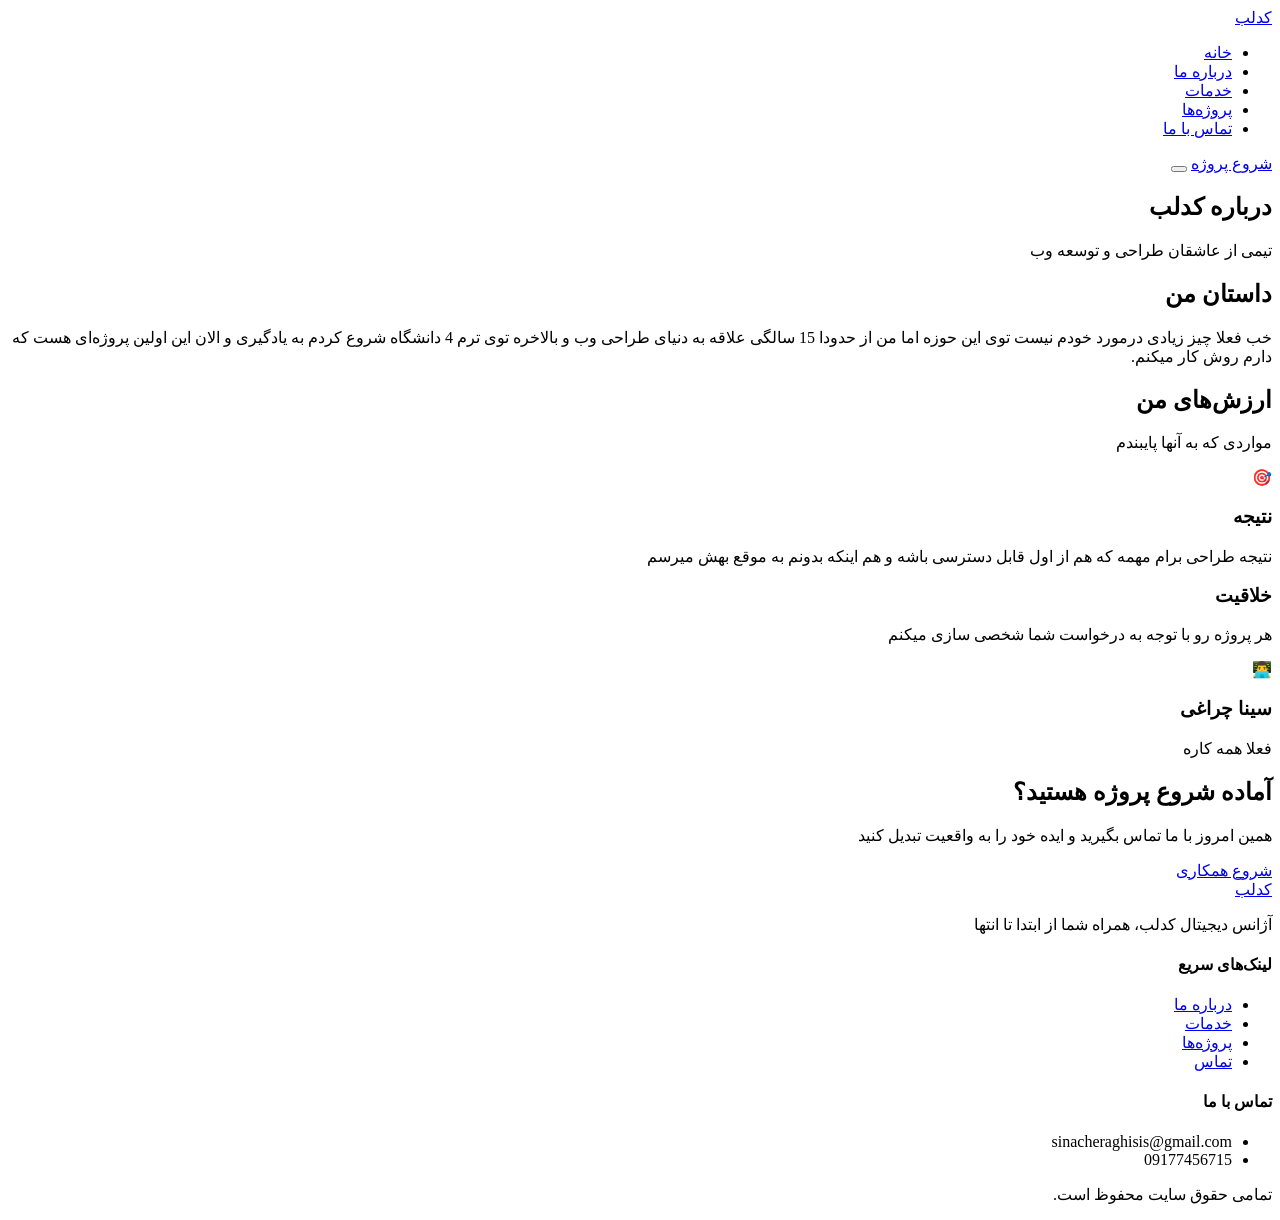
==== about.html @ 61788967 "Add files via upload" ====
<!DOCTYPE html>
<html lang="fa" dir="rtl">
<head>
    <meta charset="utf-8">
    <title>درباره ما | کدلب</title>
    <meta name="description" content="درباره کدلب، تیم و ارزش‌های ما">
    <meta name="viewport" content="width=device-width, initial-scale=1">
    <link href="https://fonts.googleapis.com/css2?family=Vazirmatn:wght@400;500;700&display=swap" rel="stylesheet">
    <link rel="stylesheet" href="css/style.css">
</head>
<body>
    <header class="site-header">
        <div class="container">
            <a href="index.html" class="logo">کدلب</a>
            <nav class="main-nav">  
                <ul>
                    <li><a href="index.html">خانه</a></li>
                    <li><a href="about.html" class="active">درباره ما</a></li>
                    <li><a href="services.html">خدمات</a></li>
                    <li><a href="portfolio.html">پروژه‌ها</a></li>
                    <li><a href="contact.html">تماس با ما</a></li>
                </ul>
            </nav>
            <a href="contact.html" class="btn-cta">شروع پروژه</a>
            <button class="menu-toggle" aria-label="باز کردن منو"></button>
            <span></span>
            <span></span>
            <span></span>
        </div>
    </header>

    <section class="page-hero">
        <div class="container">
            <h1 class="page-title">درباره کدلب</h1>
            <p class="page-subtitle">
                تیمی از عاشقان طراحی و توسعه وب
            </p>
        </div>
    </section>

    <section class="about-story">
        <div class="container">
            <div class="story-content">
                <h2 class="section-title">داستان من</h2>
                <p>
                    خب فعلا چیز زیادی درمورد خودم نیست توی این حوزه اما من از حدودا 15 سالگی علاقه به دنیای  طراحی وب و بالاخره توی ترم 4 دانشگاه شروع کردم به یادگیری و الان این اولین پروژه‌ای هست که دارم روش کار میکنم.
                </p>
            </div>
        </div>
    </section>

    <section class="values">
        <div class="container">
            <div class="section-header">
                <h2 class="section-title">ارزش‌های من</h2>
                <p class="section-subtitle">مواردی که به آنها پایبندم</p>
            </div>

            <div class="values-grid">
                <div class="value-card">
                    <div class="value-icon">🎯</div>
                    <h3 class="title">نتیجه</h3>
                    <p class="value-desc">
                        نتیجه طراحی برام مهمه که هم از اول قابل دسترسی باشه و هم اینکه بدونم به موقع بهش میرسم
                    </p>
                </div>

                <div class="value-card">
                    <div class="value-icon">
                        <h3 class="value-title">خلاقیت</h3>
                        <p class="value-desc">
                            هر پروژه رو با توجه به درخواست شما شخصی سازی میکنم
                        </p>
                    </div>
                    
                </div>

            </div>
        </div>
    </section>

    <section class="team-grid">
        <div class="team-member">
            <div class="member-avatar">👨‍💻</div>
            <h3 class="member-name">سینا چراغی</h3>
            <p class="member-role">فعلا همه کاره</p>
        </div>
    </section>

    <section class="cta-final">
        <div class="container">
            <h2 class="cta-title">آماده شروع پروژه هستید؟</h2>
            <p class="cta-subtitle">
                همین امروز با ما تماس بگیرید و ایده خود را به واقعیت تبدیل کنید
            </p>
            <a href="contact.html" class="btn btn-primary btn-lg">شروع همکاری</a>
        </div>
    </section>

    <footer class="site-footer">
        <div class="container">
            <div class="footer-grid">
                <div class="footer-brand">
                    <a href="index.html" class="logo">کدلب</a>
                    <p class="footer-desc">
                        آژانس دیجیتال کدلب، همراه شما از ابتدا تا انتها
                    </p>
                </div>
                <div class="footer-col">
                    <h4>لینک‌های سریع</h4>
                    <ul>
                        <li><a href="about.html">درباره ما</a></li>
                        <li><a href="services.html">خدمات</a></li>
                        <li><a href="portfolio.html">پروژه‌ها</a></li>
                        <li><a href="contact.html">تماس</a></li>
                    </ul>
                </div>
                <div class="footer-col">
                    <h4>تماس با ما</h4>
                    <ul>
                        <li>sinacheraghisis@gmail.com</li>
                        <li>09177456715</li>
                    </ul>
                </div>
            </div>
            <div class="footer-bottom">
                <p>تمامی حقوق سایت محفوظ است.</p>
            </div>
        </div>
    </footer>

    <script src="js/main.js"></script>
</body>
</html>
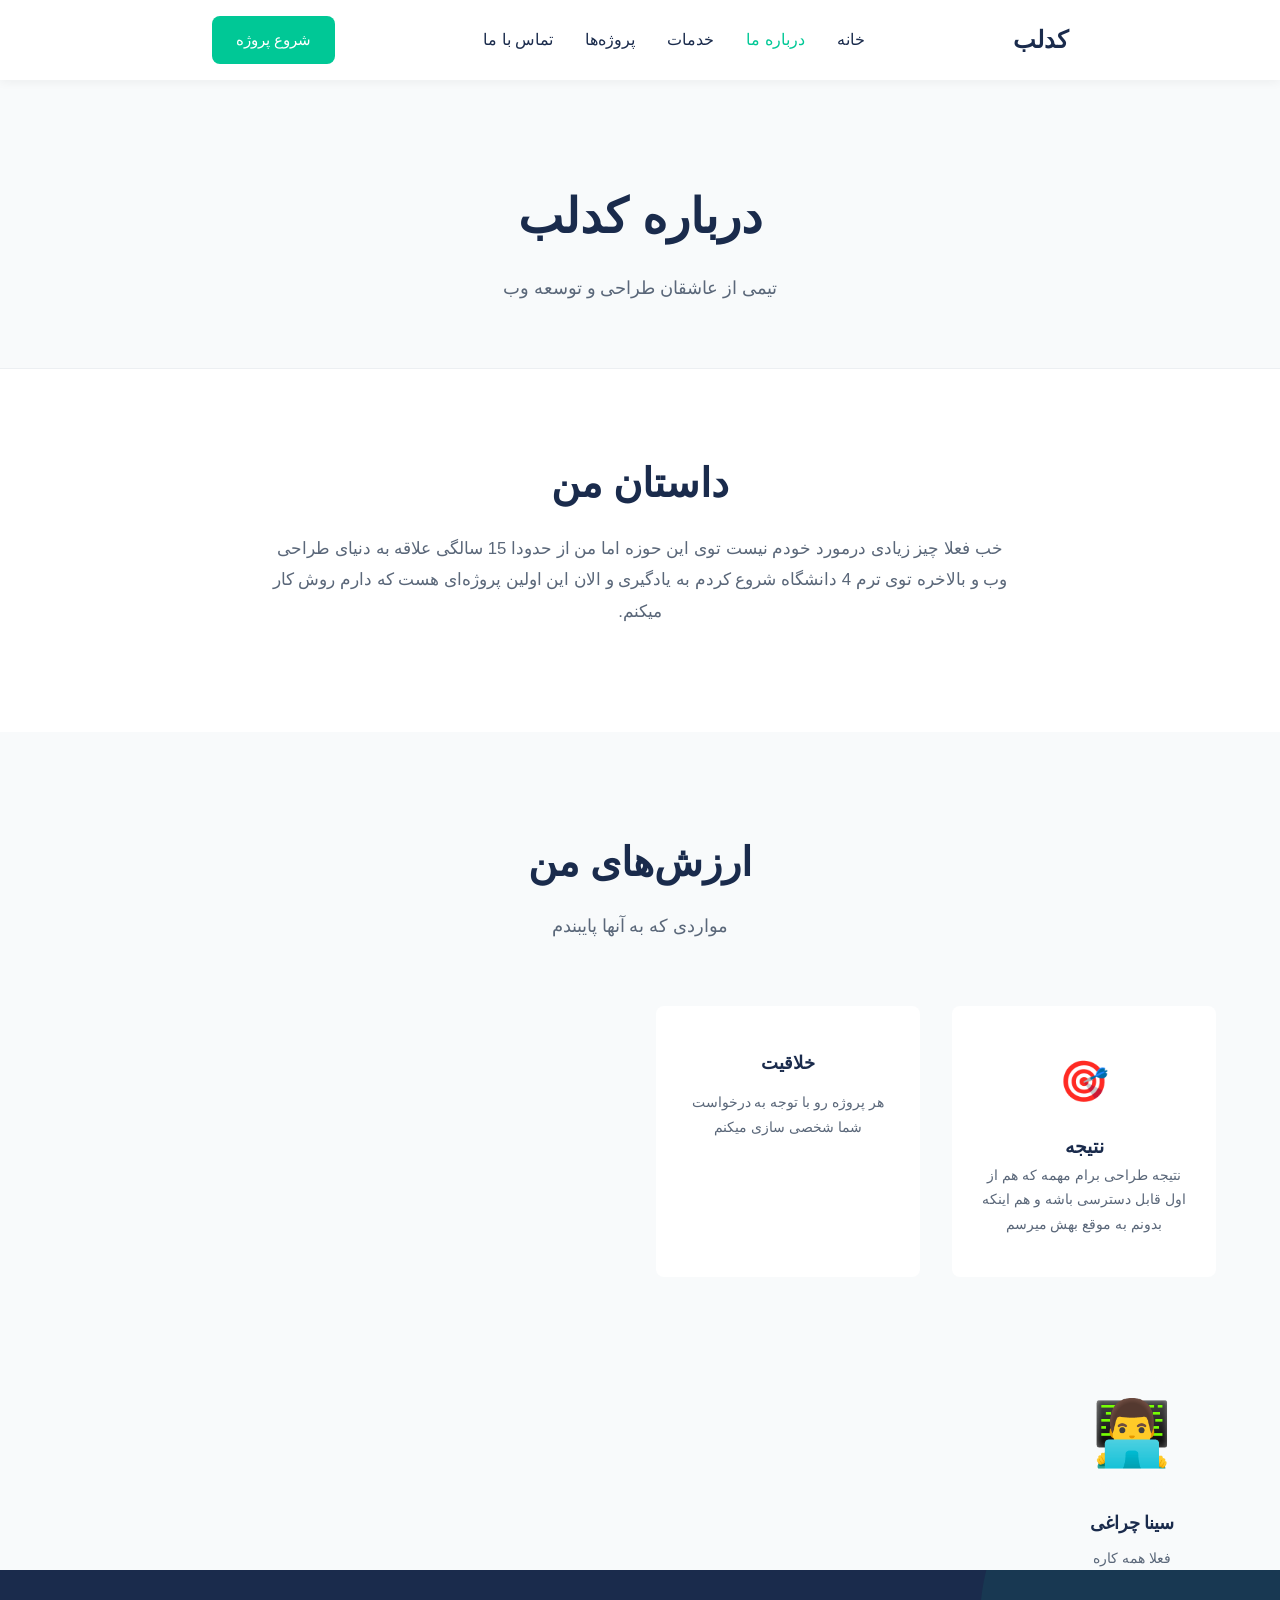
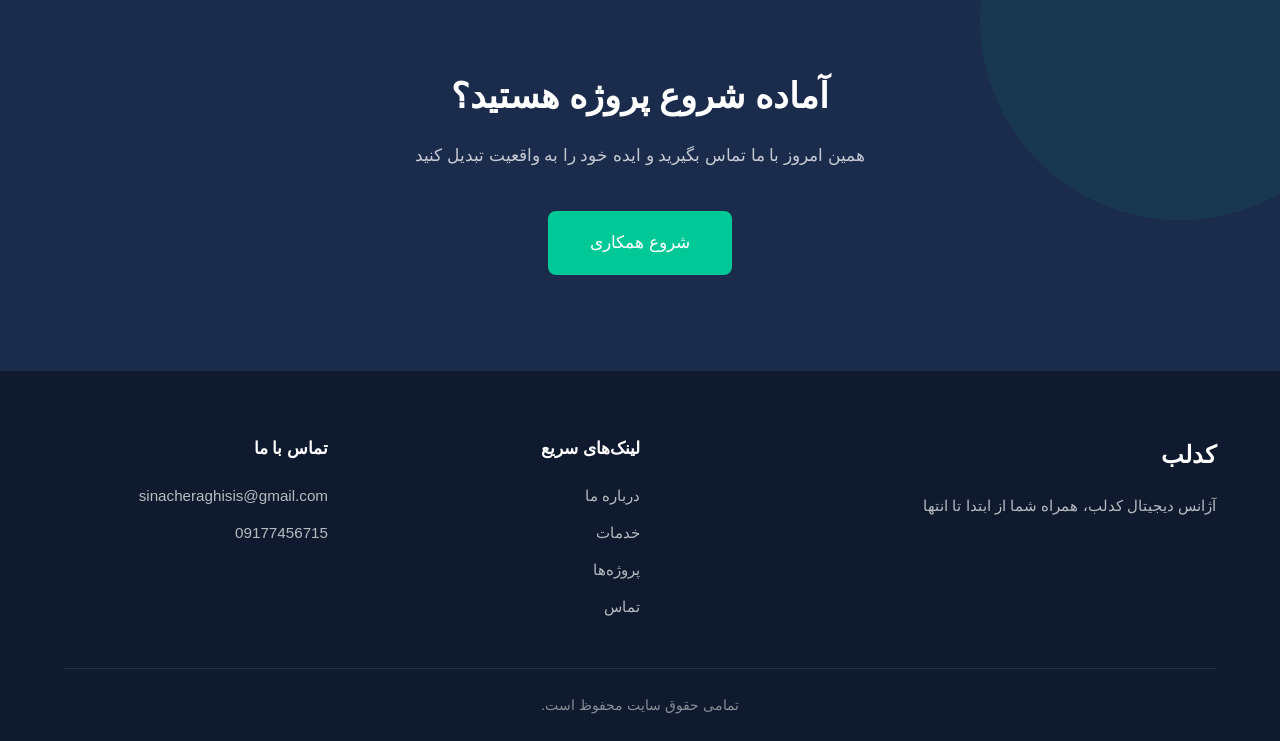
==== commit f929f442: "Update about.html" ====
--- a/about.html
+++ b/about.html
@@ -6,7 +6,7 @@
     <meta name="description" content="درباره کدلب، تیم و ارزش‌های ما">
     <meta name="viewport" content="width=device-width, initial-scale=1">
     <link href="https://fonts.googleapis.com/css2?family=Vazirmatn:wght@400;500;700&display=swap" rel="stylesheet">
-    <link rel="stylesheet" href="css/style.css">
+    <link rel="stylesheet" href="CSS/Style.css">
 </head>
 <body>
     <header class="site-header">
--- a/CSS/Style.css
+++ b/CSS/Style.css
@@ -0,0 +1,1071 @@
+:root {
+  --color-primary: #00C896;
+  --color-dark: #1A2B4C;
+  --color-light: #F8FAFB;
+  --color-accent: #FFD166;
+  --font-main: 'Vazirmatn', sans-serif;
+  --header-height: 80px;
+  --radius: 8px;
+  --transition: 0.3s ease;
+}
+
+html{
+    scroll-behavior: smooth;
+}
+
+* {
+  margin: 0;
+  padding: 0;
+  box-sizing: border-box;
+}
+
+body {
+    font-family: var(--font-main);
+    color: var(--color-dark);
+    background: var(--color-light);
+    direction: rtl;
+    line-height: 1.7;
+    padding-top: var(--header-height);
+}
+
+a {
+    text-decoration: none;
+    color: inherit;
+}
+
+ul{
+    list-style: none;
+}
+
+img{
+    max-width: 100%;
+    height: auto;
+    display: block;
+}
+
+.container {
+    max-width: 1200px;
+    margin:0 auto;
+    padding: 0 1.5rem;
+}
+
+.site-header{
+    position: fixed;
+    top: 0;
+    right: 0;
+    left: 0;
+    height: var(--header-height);
+    background: #fff;
+    box-shadow: 0 2px 10px rgba(0, 0, 0, 0.05);
+    z-index: 1000;
+}
+
+.site-header .container{
+    height: 100%;
+    display: flex;
+    align-items: center;
+    justify-content: space-between;
+}
+
+.logo{
+    font-size: 1.5rem;
+    font-weight: 700;
+    color: var(--color-dark);
+    transition: color var(--transition);
+    margin: auto;
+}
+
+.logo:hover{
+    color: var(--color-primary);
+}
+
+.main-nav ul{
+    display: flex;
+    gap: 2rem;
+}
+
+.main-nav a{
+    color: var(--color-dark);
+    font-weight: 500;
+    padding: 0.5rem 0;
+    position: relative;
+    transition: color var(--transition);
+}
+
+.main-nav a:hover{
+    color: var(--color-primary);
+}
+
+.main-nav a::after{
+    content: '';
+    position: absolute;
+    bottom: 0;
+    right: 0;
+    width: 0;
+    height: 2px;
+    background: var(--color-primary);
+    transition: width var(--transition);
+}
+.main-nav a:hover::after{
+    width: 100%;
+}
+.main-nav a.active {
+    color: var(--color-primary);
+}
+
+.btn-cta {
+    background: var(--color-primary);
+    color: #fff;
+    padding: 0.7rem 1.5rem;
+    border-radius: var(--radius);
+    font-weight: 500;
+    font-size: 0.95rem;
+    transition: all var(--transition);
+    margin: auto;
+}
+
+.btn-cta:hover{
+    background: var(--color-dark);
+    transform: translateY(-2px);
+    box-shadow: 0 6px 15px rgba(0, 200, 150, 0.25);
+}
+
+.menu-toggle {
+    display: none;
+    background: none;
+    border: none;
+    cursor: pointer;
+    flex-direction: column;
+    gap: 5px;
+    padding: 0.5rem;
+}
+
+.menu-toggle span{
+    display: block;
+    width: 25px;
+    height: 3px;
+    background: var(--color-dark);
+    border-radius: 2px;
+    transition: var(--transition);
+}
+
+.hero{
+    padding: 8rem 0 6rem;
+    text-align: center;
+    background: var(--color-light);
+}
+
+.hero-title{
+    font-size: 3.5rem;
+    font-weight: 700;
+    line-height: 1.3;
+    color: var(--color-dark);
+    margin-bottom: 1.5rem;
+    letter-spacing: -0.5px;
+}
+
+.hero-title .highlight{
+    color: var(--color-primary);
+}
+
+.hero-subtitle{
+    font-size: 1.15rem;
+    color: #5a6779;
+    max-width: 600px;
+    margin: 0 auto 2.5rem;
+    line-height: 1.9;
+}
+
+.btn{
+    display: inline-block;
+    padding: 0.9rem 2rem;
+    border-radius: var(--radius);
+    border: 2px solid transparent;
+    font-weight: 500;
+    font-size: 1rem;
+    transition: all var(--transition);
+    cursor: pointer;
+}
+
+.hero-buttons {
+  display: flex;
+  gap: 1rem;
+  justify-content: center;
+  flex-wrap: wrap;
+}
+
+.btn-primary{
+    background: var(--color-primary);
+    color: #fff;
+}
+
+.btn-primary:hover{
+    background: var(--color-dark);
+    transform: translateY(-2px);
+    box-shadow: 0 10px 25px rgba(0, 200, 150, 0.3);
+}
+
+.btn-outline{
+    background: transparent;
+    color: var(--color-dark);
+    border: 2px solid var(--color-dark);
+}
+
+.btn-outline:hover{
+    background: var(--color-dark);
+    color: #fff;
+    transform: translateY(-2px);
+}
+
+
+.services{
+    padding: 6rem 0;
+    background: #fff;
+}
+
+.section-header{
+    text-align: center;
+    margin-bottom: 4rem;
+}
+
+.section-title{
+    font-size: 2.5rem;
+    font-weight: 700;
+    color: var(--color-dark);
+    margin-bottom: 1rem;
+}
+
+.section-subtitle{
+    font-size: 1.1rem;
+    color: #5a6779;
+    max-width: 550px;
+    margin: 0 auto;
+}
+
+.services-grid{
+    display: grid;
+    grid-template-columns: repeat(3, 1fr);
+    gap: 2rem;
+}
+
+.service-card{
+    background: var(--color-light);
+    padding: 2.5rem 2rem;
+    border-radius: var(--radius);
+    text-align: center;
+    transition: all var(--transition);
+    border: 1px solid transparent;
+}
+
+.service-card:hover {
+    transform: translateY(-6px);
+    box-shadow: 0 15px 40px rgba(26, 43, 76, 0.08);
+    border-color: var(--color-primary);
+}
+
+.service-title{
+    font-size: 1.3rem;
+    font-weight: 600;
+    color: var(--color-dark);
+    margin-bottom: 1rem;
+}
+
+.service-desc{
+    font-size: 0.95rem;
+    color: #5a6779;
+    line-height: 1.8;
+}
+
+.why-us{
+    padding: 6rem 0;
+    background: var(--color-light);
+}
+
+.why-grid{
+    display: grid;
+    grid-template-columns: repeat(2, 1fr);
+    gap: 3rem 4rem;
+}
+
+.why-item{
+    text-align: right;
+    padding-right: 1.5rem;
+    border-right: 2px solid var(--color-primary);
+}
+
+.why-number{
+    display: block;
+    font-size: 1.6rem;
+    font-weight: 700;
+    color: var(--color-primary);
+    margin-bottom: 0.75rem;
+    font-family: 'Vazirmatn', sans-serif;
+    opacity: 0.85;
+}
+
+.why-title{
+    font-size: 1.25rem;
+    font-weight: 600;
+    color: var(--color-dark);
+    margin-bottom: 0.6rem;
+}
+
+.why-desc{
+    font-size: 0.95rem;
+    color: #5a6779;
+    line-height: 1.85;
+}
+
+.cta-final{
+    padding: 6rem 0;
+    background: var(--color-dark);
+    text-align: center;
+    position: relative;
+    overflow: hidden;
+}
+
+.cta-final::before{
+    content: '';
+    position: absolute;
+    width: 400px;
+    height: 400px;
+    border-radius: 50%;
+    background: var(--color-primary);
+    opacity: 0.08;
+    top: -150px;
+    right: -100px;
+}
+
+.cta-title{
+    font-size: 2.2rem;
+    font-weight: 700;
+    color: #fff;
+    margin-bottom: 1rem;
+    position: relative;
+}
+
+.cta-subtitle{
+    font-size: 1.05rem;
+    color:  rgba(255, 255, 255, 0.75);
+    margin-bottom: 2.5rem;
+    max-width: 500px;   
+    margin-left: auto;
+    margin-right: auto;
+    position: relative;
+}
+
+.btn-lg{
+    padding: 1rem 2.5rem;
+    font-size: 1.05rem;
+    position: relative;
+}
+
+.site-footer{
+    background: #0f1a2e;
+    color: rgba(255, 255, 255, 0.7);
+    padding: 4rem 0 1.5rem;
+}
+
+.footer-grid{
+    display: grid;
+    grid-template-columns: 2fr 1fr 1fr;
+    gap: 3rem;
+    padding-bottom: 3rem;
+    border-bottom: 1px solid rgba(255, 255, 255, 0.1);
+}
+
+.footer-brand .logo{
+    color: #fff;
+    display: inline-block;
+    margin-bottom: 1rem;
+}
+
+.footer-brand .logo:hover{
+    color: var(--color-primary);
+}
+
+.footer-desc{
+    font-size: 0.95rem;
+    line-height: 1.8;
+    max-width: 320px;
+}
+
+.footer-col h4{
+    color: #fff;
+    font-size: 1.05rem;
+    font-weight: 600;
+    margin-bottom: 1.2rem;
+}
+
+.footer-col ul{
+    display: flex;
+    flex-direction: column;
+    gap: 0.7rem;
+}
+
+.footer-col a{
+    color: rgba(255, 255, 255, 0.7);
+    font-size: 0.95rem;
+    transition: color var(--transition);
+}
+
+.footer-col a:hover{
+    color: var(--color-primary);
+}
+
+.footer-col li{
+    font-size: 0.95rem;
+}
+
+.footer-bottom{
+    text-align: center;
+    padding-top: 1.5rem;
+    font-size: 0.9rem;
+    color: rgba(255, 255, 255, 0.5);
+}
+
+.page-hero{
+    padding: 6rem 0 4rem;
+    text-align: center;
+    background: var(--color-light);
+    border-bottom: 1px solid rgba(26, 43, 76, 0.05);
+}
+
+.page-title{
+    font-size: 3rem;
+    font-weight: 700;
+    color: var(--color-dark);
+    margin-bottom: 1rem;
+}
+
+.page-subtitle{
+    font-size: 1.1rem;
+    color: #5a6779;
+    max-width: 600px;
+    margin: 0 auto;
+}
+
+.about-story{
+    padding: 5rem 0;
+    background: #fff;
+}
+
+.story-content{
+    max-width: 750px;
+    margin: 0 auto;
+    text-align: center;
+}
+
+.story-content p{
+    font-size: 1.05rem;
+    color: #5a6779;
+    line-height: 1.9;
+    margin-bottom: 1.5rem;
+}
+
+.values{
+    padding: 6rem 0;
+    background: var(--color-light);
+}
+
+.values-grid{
+    display: grid;
+    grid-template-columns: repeat(4, 1fr);
+    gap: 2rem;
+}
+
+.value-card{
+    background: #fff;
+    padding: 2.5rem 1.5rem;
+    border-radius: var(--radius);
+    text-align: center;
+    transition: all var(--transition);
+    border: 1px solid transparent;
+}
+
+.value-card:hover{
+    transform: translateY(-4px);
+    box-shadow: 0 10px 30px rgba(26, 43, 76, 0.06);
+    border-color: var(--color-primary);
+}
+
+.value-icon{
+    font-size: 2.5rem;
+    margin-bottom: 1rem;
+}
+
+.value-title{
+    font-size: 1.15rem;
+    font-weight: 600;
+    color: var(--color-dark);
+    margin-bottom: 0.75rem;
+}
+
+.value-desc{
+    font-size: 0.9rem;
+    color: #5a6779;
+    line-height: 1.7;
+}
+
+.team{
+    padding: 6rem 0;
+    background: #fff;
+}
+
+.team-grid{
+    display: grid;
+    grid-template-columns: repeat(4, 1fr);
+    gap: 2rem;
+}
+
+.team-member{
+    text-align: center;
+}
+
+.member-avatar{
+    font-size: 4rem;
+    margin-bottom: 1rem;
+    background: var(--color-light);
+    width: 120px;
+    height: 120px;
+    border-radius: 50%;
+    display: flex;
+    align-items: center;
+    justify-content: center;
+    margin: 0 auto 1rem;
+}
+
+.member-name{
+    font-size: 1.1rem;
+    font-weight: 600;
+    color: var(--color-dark);
+    margin-bottom: 0.4rem;
+}
+
+.member-role{
+    font-size: 0.9rem;
+    color: #5a6779;
+}
+
+.portfolio{
+  padding: 5rem 0;
+  background: #fff;
+}
+
+.portfolio-grid{
+  display: grid;
+  grid-template-columns: repeat(auto-fit, minmax(300px, 380px));
+  gap: 2rem;
+  justify-content: center;
+}
+
+.project-card{
+  background: #fff;
+  border-radius: var(--radius);
+  overflow: hidden;
+  border: 1px solid rgba(26, 43, 76, 0.08);
+  transition: all var(--transition);
+  display: flex;
+  flex-direction: column;
+}
+
+.project-card:hover{
+  transform: translateY(-6px);
+  box-shadow: 0 20px 40px rgba(26, 43, 76, 0.1);
+  border-color: var(--color-primary);
+}
+
+.project-image{
+  height: 200px;
+  display: flex;
+  align-items: center;
+  justify-content: center;
+}
+
+.project-emoji{
+  font-size: 3.5rem;
+  filter: drop-shadow(0 4px 12px rgba(0, 0, 0, 0.15));
+}
+
+.project-content{
+  padding: 1.75rem;
+  display: flex;
+  flex-direction: column;
+  flex: 1;
+}
+
+.project-title{
+  font-size: 1.2rem;
+  font-weight: 600;
+  color: var(--color-dark);
+  margin-bottom: 0.75rem;
+}
+
+.project-desc{
+  font-size: 0.9rem;
+  color: #5a6779;
+  line-height: 1.8;
+  margin-bottom: 1.25rem;
+  flex: 1;
+}
+
+.project-tags{
+  display: flex;
+  flex-wrap: wrap;
+  gap: 0.5rem;
+  margin-bottom: 1.25rem;
+}
+
+.tag{
+  background: var(--color-light);
+  color: var(--color-dark);
+  font-size: 0.8rem;
+  padding: 0.3rem 0.75rem;
+  border-radius: 999px;
+  font-weight: 500;
+}
+
+.project-link{
+  color: var(--color-primary);
+  font-weight: 600;
+  font-size: 0.95rem;
+  transition: letter-spacing var(--transition);
+  display: inline-block;
+}
+
+.project-link:hover{
+  letter-spacing: 0.5px;
+}
+
+.project-link-disabled{
+  color: #a0a8b8;
+  cursor: not-allowed;
+  font-weight: 500;
+}
+
+.contact-section{
+    padding: 5rem 0;
+    background: #fff;
+}
+
+.contact-wrapper{
+    display: grid;
+    grid-template-columns: 1fr 1fr;
+    gap: 4rem;
+    align-items: start;
+}
+
+.contact-info .section-title{
+    text-align: right;
+    margin-bottom: 1.5rem;
+}
+
+.contact-text{
+    font-size: 1rem;
+    color: #5a6779;
+    line-height: 1.9;
+    margin-bottom: 2.5rem;
+}
+
+.info-item{
+    display: flex;
+    align-items: flex-start;
+    gap: 1rem;
+    margin-bottom: 1.5rem;
+}
+
+.info-icon{
+    font-size: 1.5rem;
+    background: var(--color-light);
+    width: 50px;
+    height: 50px;
+    display: flex;
+    align-items: center;
+    justify-content: center;
+    border-radius: 12px;
+    flex-shrink: 0;
+}
+
+.info-item h4{
+    font-size: 1rem;
+    font-weight: 600;
+    color: var(--color-dark);
+    margin-bottom: 0.3rem;
+}
+
+.info-item p{
+    font-size: 0.95rem;
+    color: #5a6779;
+}
+
+.contact-form-wrapper{
+    background: var(--color-light);
+    padding: 3rem;
+    border-radius: var(--radius);
+    border: 1px solid rgba(26, 43, 76, 0.05);
+}
+
+.form-group{
+    margin-bottom: 1.5rem;
+}
+
+.form-group label{
+    display: block;
+    font-size: 0.95rem;
+    font-weight: 500;
+    color: var(--color-dark);
+    margin-bottom: 0.6rem;
+}
+
+.form-input{
+    width: 100%;
+    padding: 0.9rem 1rem;
+    font-family: var(--font-main);
+    font-size: 1rem;
+    color: var(--color-dark);
+    background: #fff;
+    border: 2px solid transparent;
+    border-radius: var(--radius);
+    transition: all var(--transition);
+    outline: none;   
+}
+
+.form-input:focus{
+    border-color: var(--color-primary);
+    box-shadow: 0 0 0 4px rgba(0, 200, 150, 0.1);
+}
+
+.form-input ::placeholder{
+    color: #a0a8b8;
+}
+
+textarea.form-input{
+    resize: vertical;
+    min-height: 120px;
+}
+
+.contact-form .btn{
+    width: 100%;
+}
+
+.form-message{
+    display: none;
+    margin-top: 1.5rem;
+    padding: 1rem;
+    border-radius: var(--radius);
+    font-size: 0.95rem;
+    text-align: center;
+    font-weight: 500;
+}
+
+.form-message.success{
+    background: rgba(0, 200, 150, 0.1);
+    color: var(--color-primary);
+    border: 1px solid var(--color-primary);
+}
+
+.form-message.error{
+    background: rgba(255, 107, 107, 0.1);
+    color: #ff4757;
+    border: 1px solid #ff4757;
+}
+
+.services-detail{
+  padding: 6rem 0;
+  background: #fff;
+}
+
+.service-row{
+  display: grid;
+  grid-template-columns: 1fr 1fr;
+  gap: 4rem;
+  align-items: center;
+  margin-bottom: 6rem;
+}
+
+.service-row:last-child{
+  margin-bottom: 0;
+}
+
+.service-row.reverse{
+  direction: ltr; 
+}
+
+.service-row.reverse .service-text{
+  direction: rtl; 
+}
+
+.service-visual{
+  height: 350px;
+  border-radius: var(--radius);
+  display: flex;
+  align-items: center;
+  justify-content: center;
+  box-shadow: 0 20px 40px rgba(26, 43, 76, 0.1);
+}
+
+.service-visual span{
+  font-size: 6rem;
+  filter: drop-shadow(0 8px 16px rgba(0, 0, 0, 0.2));
+}
+
+.service-text .service-row-title{
+  font-size: 2.2rem;
+  font-weight: 700;
+  color: var(--color-dark);
+  margin-bottom: 1.5rem;
+}
+
+.service-row-desc{
+  font-size: 1.05rem;
+  color: #5a6779;
+  line-height: 1.9;
+  margin-bottom: 2rem;
+}
+
+.service-features{
+  list-style: none;
+}
+
+.service-features li{
+  position: relative;
+  padding-right: 1.8rem;
+  margin-bottom: 1rem;
+  font-size: 1rem;
+  color: var(--color-dark);
+  font-weight: 500;
+}
+
+
+.service-features li::before{
+  content: '✓';
+  position: absolute;
+  right: 0;
+  top: 0;
+  color: var(--color-primary);
+  font-weight: bold;
+  font-size: 1.2rem;
+}
+
+
+
+
+
+
+
+
+
+
+
+
+
+
+
+
+
+
+
+
+
+
+
+
+
+
+
+
+
+
+
+
+
+
+
+
+
+
+
+
+
+@media (max-width: 768px){
+    .hero{
+        padding: 5rem 0 4rem;
+    }
+    .hero-title{
+        font-size: 2.2rem;
+    }
+    .hero-subtitle{
+        font-size: 1rem;
+    }
+    .hero-buttons{
+        flex-direction: column;
+        align-items: center;
+    }
+    .btn{
+        width: 100%;
+        max-width: 280px;
+    }
+      .section-title{
+    font-size: 1.9rem;
+  }
+
+  .services{
+    padding: 4rem 0;
+  }
+
+  .services-grid{
+    grid-template-columns: 1fr;
+    gap: 1.5rem;
+  }
+    .why-us{
+    padding: 4rem 0;
+  }
+
+  .why-grid{
+    grid-template-columns: 1fr;
+    gap: 2rem;
+  }
+    .cta-final{
+    padding: 4rem 0;
+  }
+
+  .cta-title{
+    font-size: 1.6rem;
+  }
+
+  .footer-grid{
+    grid-template-columns: 1fr;
+    gap: 2rem;
+    text-align: center;
+  }
+
+  .footer-desc{
+    margin: 0 auto;
+  }
+    .page-title{
+    font-size: 2.2rem;
+  }
+
+  .values-grid{
+    grid-template-columns: repeat(2, 1fr);
+    gap: 1.5rem;
+  }
+
+  .team-grid{
+    grid-template-columns: repeat(2, 1fr);
+    gap: 2rem;
+  }
+    .portfolio{
+    padding: 3rem 0;
+  }
+
+  .portfolio-grid{
+    grid-template-columns: 1fr;
+    gap: 1.5rem;
+  }
+    .contact-section{
+    padding: 3rem 0;
+  }
+
+  .contact-wrapper{
+    grid-template-columns: 1fr;
+    gap: 3rem;
+  }
+
+  .contact-form-wrapper{
+    padding: 2rem 1.5rem;
+  }
+
+  .contact-info .section-title{
+    text-align: center;
+  }
+  .services-detail {
+    padding: 4rem 0;
+  }
+
+  .service-row {
+    grid-template-columns: 1fr;
+    gap: 2rem;
+    margin-bottom: 4rem;
+    text-align: center;
+  }
+
+  .service-row.reverse {
+    direction: rtl;
+  }
+
+  .service-visual {
+    height: 250px;
+  }
+
+  .service-visual span {
+    font-size: 4rem;
+  }
+
+  .service-text .service-row-title {
+    font-size: 1.8rem;
+  }
+
+  .service-features li {
+    padding-right: 0;
+    padding-bottom: 1.5rem;
+  }
+
+  .service-features li::before {
+    right: auto;
+    left: 50%;
+    transform: translateX(-50%);
+    top: -1.5rem; 
+  }
+}
+
+
+@media (max-width: 900px){
+ 
+  .main-nav{
+  display: flex;
+  flex-direction: column;
+  position: fixed;
+  top: var(--header-height);
+  right: 0;
+  left: 0;
+  background: #fff;
+  padding: 2rem 1.5rem;
+  box-shadow: 0 10px 25px rgba(0, 0, 0, 0.08);
+  transform: translateY(-120%);
+  opacity: 0;
+  visibility: hidden;                    
+  transition: all 0.3s ease, visibility 0s 0.3s;   
+  z-index: 999;
+}
+
+.main-nav.open{
+  transform: translateY(0);
+  opacity: 1;
+  visibility: visible;                   
+  transition: all 0.3s ease;             
+}
+  .main-nav ul{
+    flex-direction: column;
+    gap: 1.5rem;
+    align-items: center;
+  }
+
+  .main-nav a{
+    font-size: 1.1rem;
+    padding: 0.75rem 0;
+  }
+
+  .btn-cta{
+    display: none;              
+  }
+
+  .menu-toggle{
+    display: flex;
+  }
+
+  
+  .menu-toggle.active span:nth-child(1){ transform: translateY(8px) rotate(45deg); }
+  .menu-toggle.active span:nth-child(2){ opacity: 0; }
+  .menu-toggle.active span:nth-child(3){ transform: translateY(-8px) rotate(-45deg); }
+}
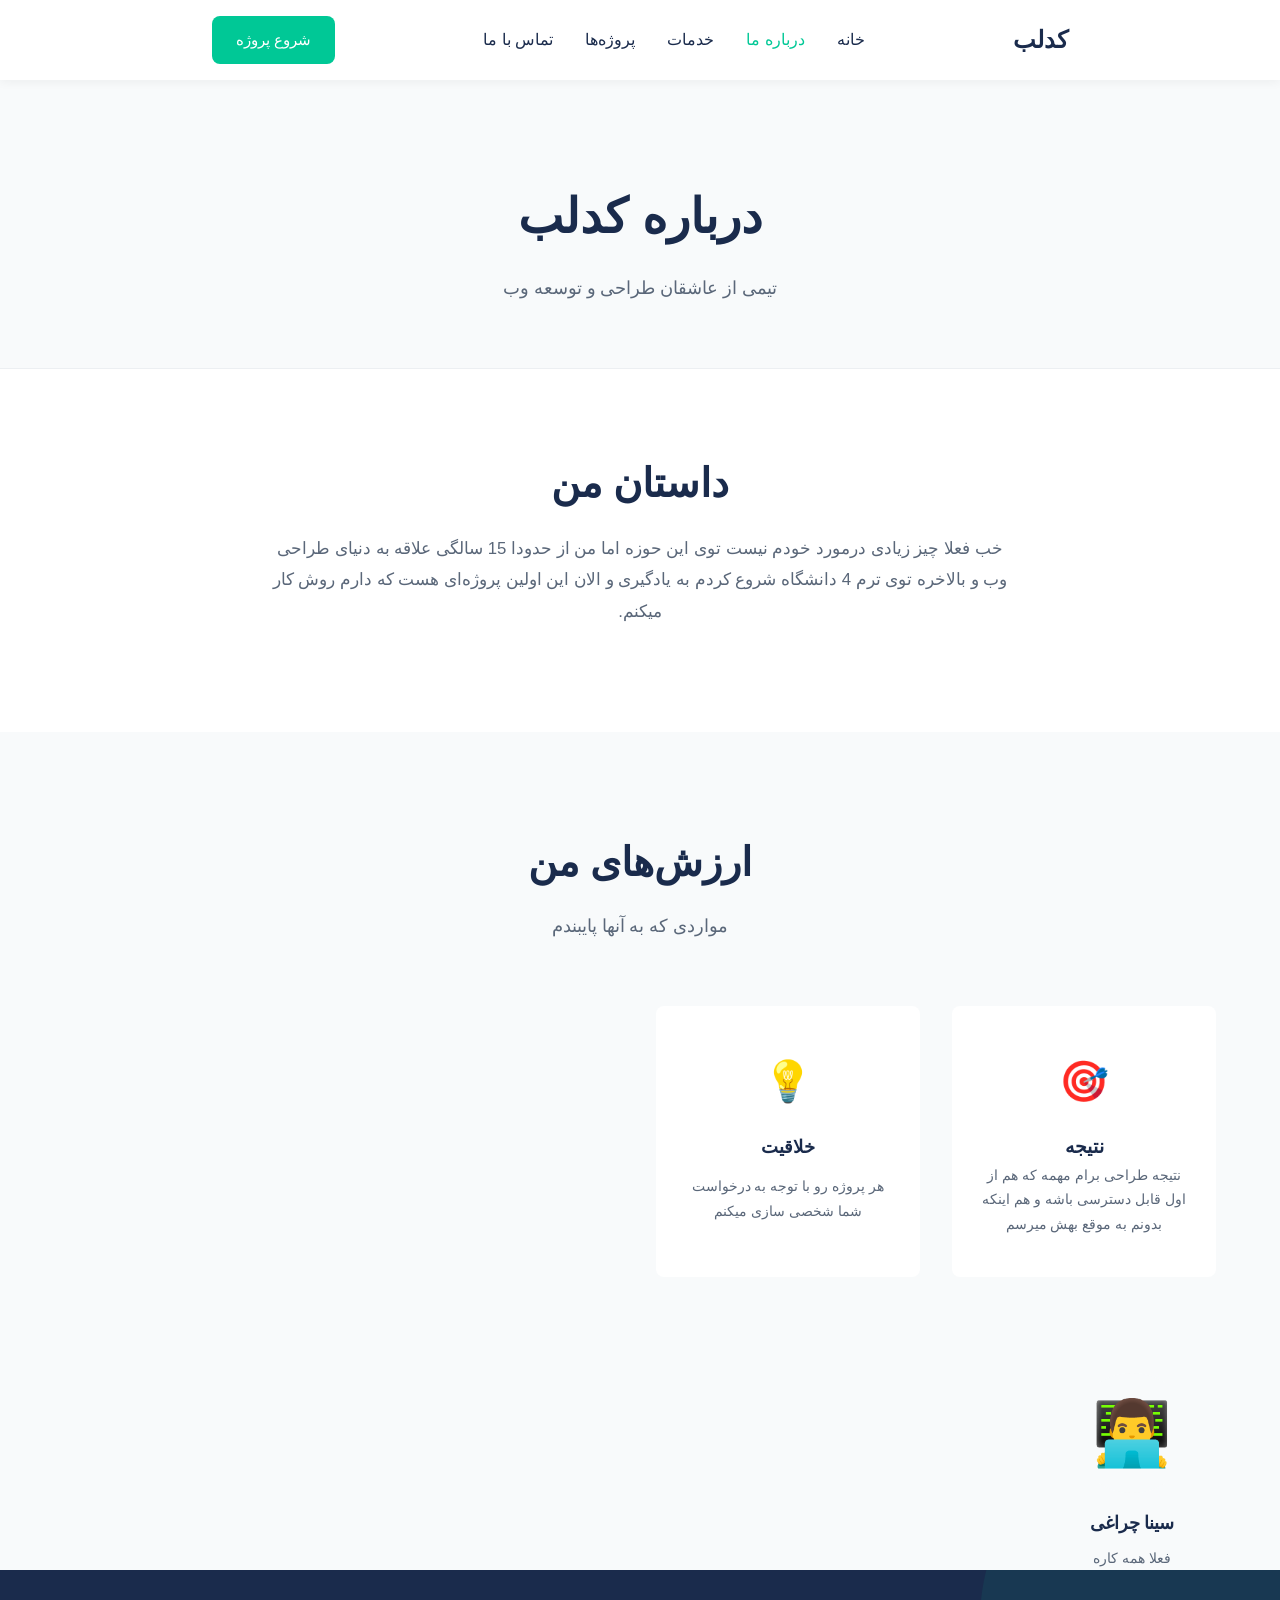
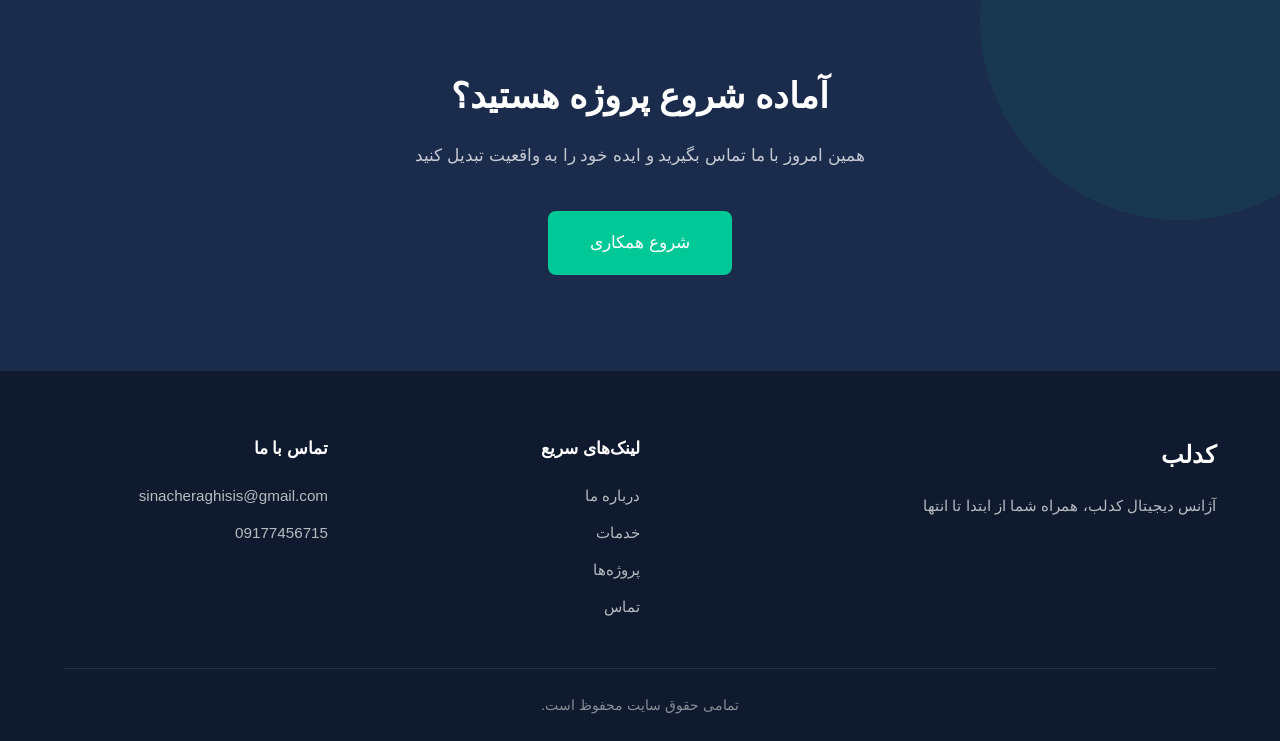
==== commit 85fbe15c: "Update about.html" ====
--- a/about.html
+++ b/about.html
@@ -23,9 +23,9 @@
             </nav>
             <a href="contact.html" class="btn-cta">شروع پروژه</a>
             <button class="menu-toggle" aria-label="باز کردن منو"></button>
-            <span></span>
-            <span></span>
-            <span></span>
+                <span></span>
+                <span></span>
+                <span></span>
         </div>
     </header>
 
@@ -66,7 +66,7 @@
                 </div>
 
                 <div class="value-card">
-                    <div class="value-icon">
+                    <div class="value-icon">💡</div>
                         <h3 class="value-title">خلاقیت</h3>
                         <p class="value-desc">
                             هر پروژه رو با توجه به درخواست شما شخصی سازی میکنم
--- a/CSS/Style.css
+++ b/CSS/Style.css
@@ -1020,52 +1020,69 @@
 }
 
 
-@media (max-width: 900px){
+
+@media (max-width: 900px) {
+  
  
-  .main-nav{
-  display: flex;
-  flex-direction: column;
-  position: fixed;
-  top: var(--header-height);
-  right: 0;
-  left: 0;
-  background: #fff;
-  padding: 2rem 1.5rem;
-  box-shadow: 0 10px 25px rgba(0, 0, 0, 0.08);
-  transform: translateY(-120%);
-  opacity: 0;
-  visibility: hidden;                    
-  transition: all 0.3s ease, visibility 0s 0.3s;   
-  z-index: 999;
-}
-
-.main-nav.open{
-  transform: translateY(0);
-  opacity: 1;
-  visibility: visible;                   
-  transition: all 0.3s ease;             
-}
-  .main-nav ul{
+  .btn-cta {
+    display: none;
+  }
+
+  
+  .menu-toggle {
+    display: flex;
+  }
+
+  
+  .main-nav {
+    display: none; 
+    flex-direction: column;
+    position: fixed;
+    top: var(--header-height); 
+    right: 0;
+    left: 0;
+    background: #fff;
+    padding: 2rem 1.5rem;
+    box-shadow: 0 10px 25px rgba(0, 0, 0, 0.1);
+    z-index: 9999;
+    width: 100%;
+  }
+
+  
+  .main-nav.open {
+    display: flex !important; 
+  }
+
+
+  .main-nav ul {
+    display: flex;
     flex-direction: column;
     gap: 1.5rem;
     align-items: center;
-  }
-
-  .main-nav a{
+    width: 100%;
+    padding: 0;
+    margin: 0;
+  }
+
+  .main-nav a {
     font-size: 1.1rem;
     padding: 0.75rem 0;
-  }
-
-  .btn-cta{
-    display: none;              
-  }
-
-  .menu-toggle{
-    display: flex;
+    display: block;
+    width: 100%;
+    text-align: center;
+    color: var(--color-dark);
   }
 
   
-  .menu-toggle.active span:nth-child(1){ transform: translateY(8px) rotate(45deg); }
-  .menu-toggle.active span:nth-child(2){ opacity: 0; }
-  .menu-toggle.active span:nth-child(3){ transform: translateY(-8px) rotate(-45deg); }
-}+  .menu-toggle.active span:nth-child(1) {
+    transform: translateY(8px) rotate(45deg);
+  }
+  .menu-toggle.active span:nth-child(2) {
+    opacity: 0;
+  }
+  .menu-toggle.active span:nth-child(3) {
+    transform: translateY(-8px) rotate(-45deg);
+  }
+}
+  
+
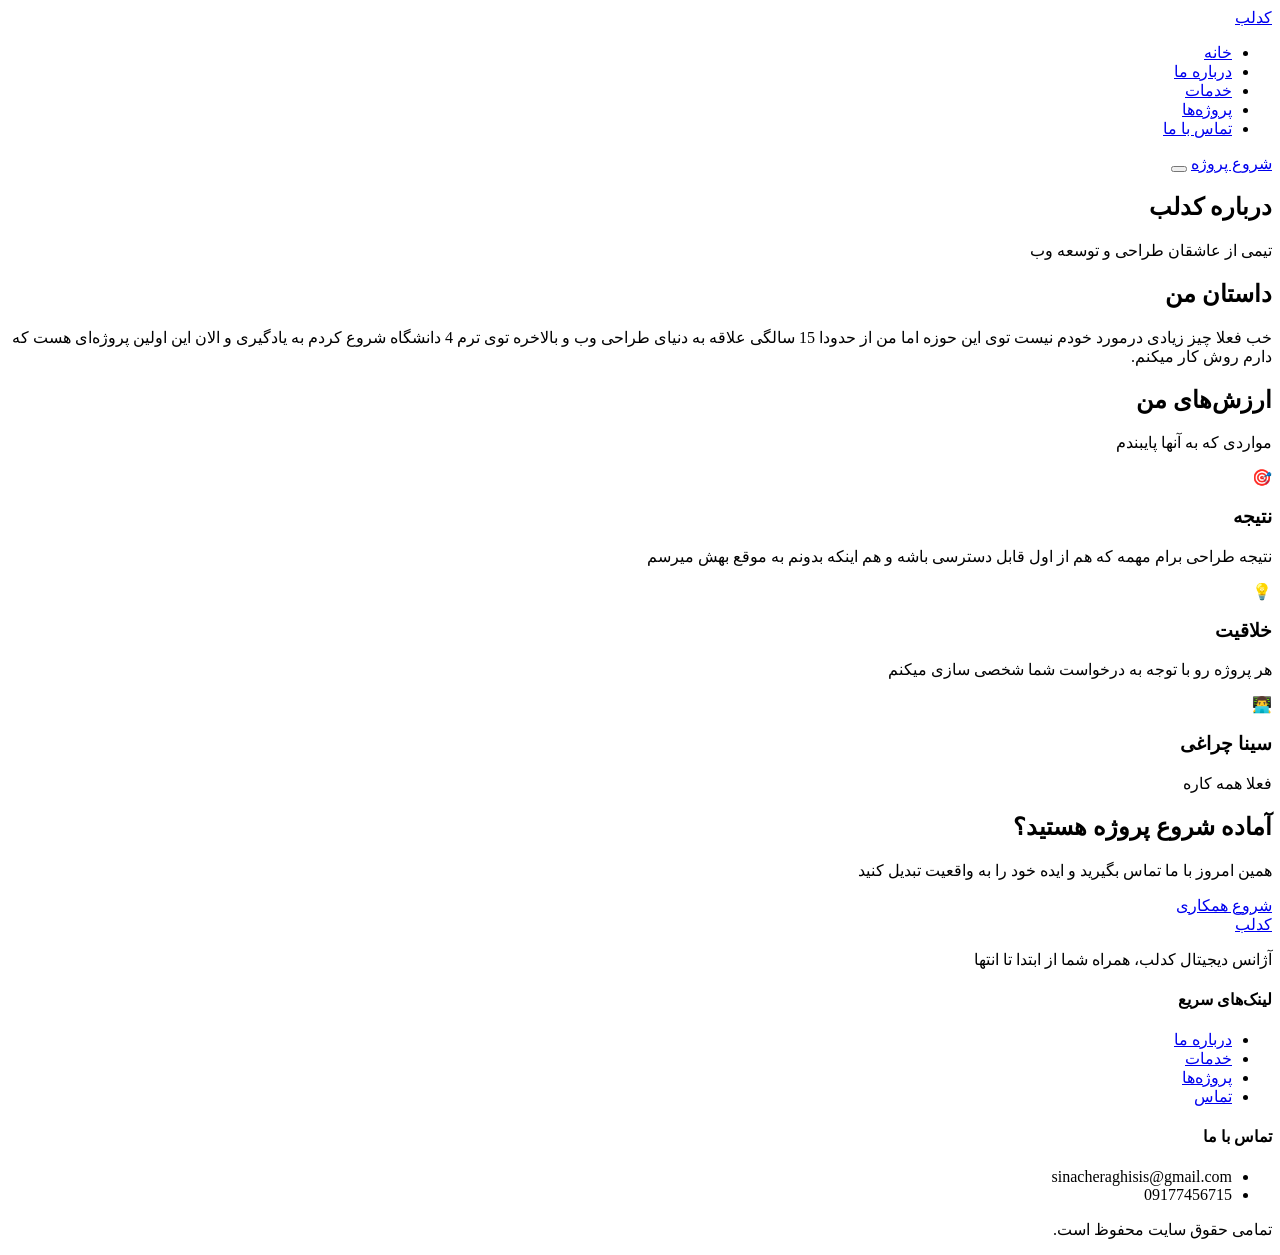
==== commit f4ea89a8: "Update about.html" ====
--- a/about.html
+++ b/about.html
@@ -6,7 +6,7 @@
     <meta name="description" content="درباره کدلب، تیم و ارزش‌های ما">
     <meta name="viewport" content="width=device-width, initial-scale=1">
     <link href="https://fonts.googleapis.com/css2?family=Vazirmatn:wght@400;500;700&display=swap" rel="stylesheet">
-    <link rel="stylesheet" href="CSS/Style.css">
+    <link rel="stylesheet" href="css/style.css">
 </head>
 <body>
     <header class="site-header">
@@ -22,11 +22,12 @@
                 </ul>
             </nav>
             <a href="contact.html" class="btn-cta">شروع پروژه</a>
-            <button class="menu-toggle" aria-label="باز کردن منو"></button>
-                <span></span>
-                <span></span>
-                <span></span>
-        </div>
+                <button class="menu-toggle" aria-label="باز کردن منو">
+                    <span></span>
+                    <span></span>
+                    <span></span>
+                </button>
+            </div>
     </header>
 
     <section class="page-hero">
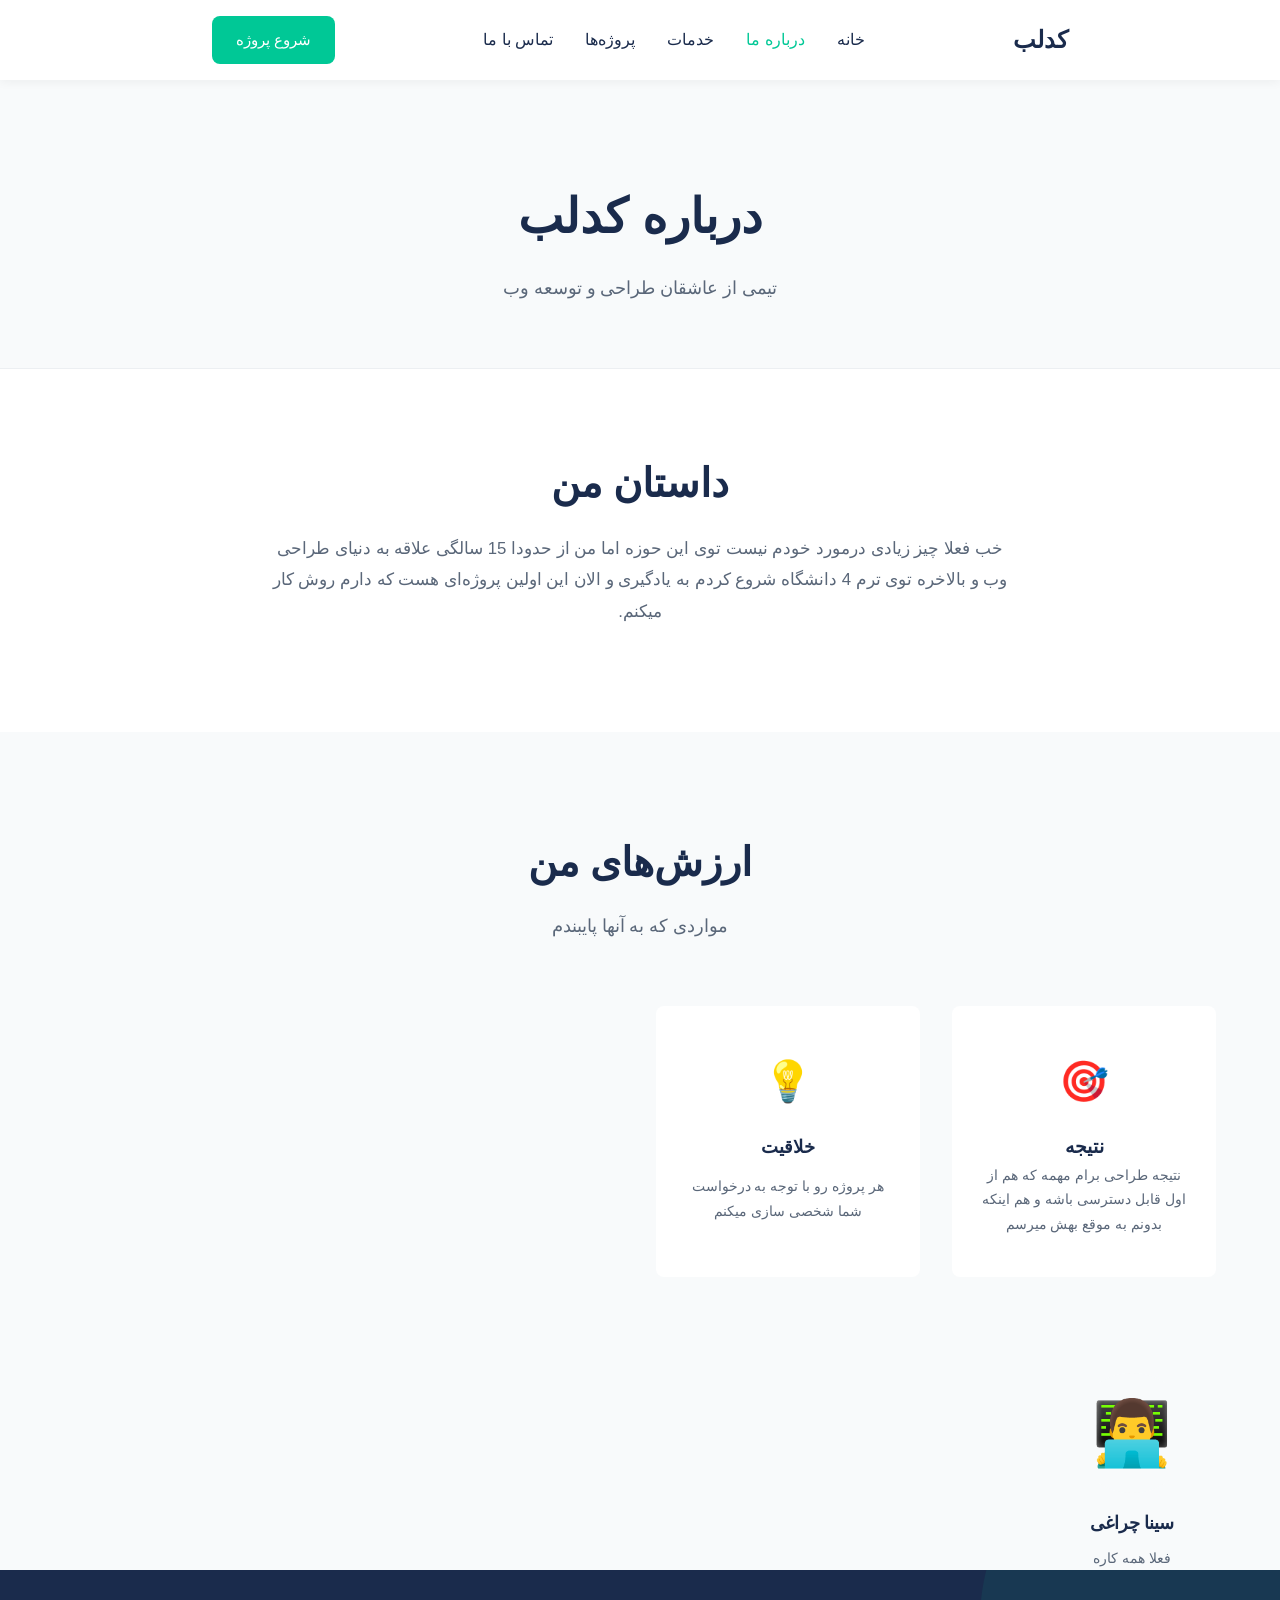
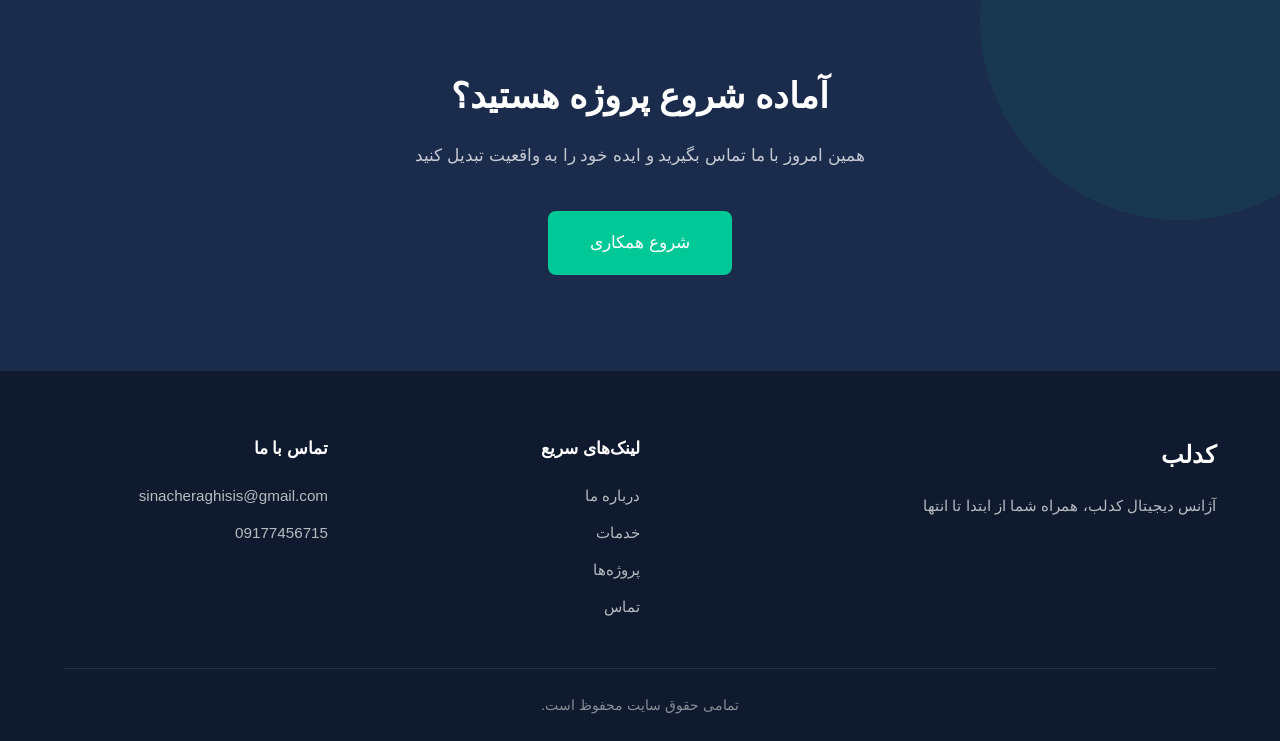
==== commit 6b6fb84d: "Update about.html" ====
--- a/about.html
+++ b/about.html
@@ -6,7 +6,7 @@
     <meta name="description" content="درباره کدلب، تیم و ارزش‌های ما">
     <meta name="viewport" content="width=device-width, initial-scale=1">
     <link href="https://fonts.googleapis.com/css2?family=Vazirmatn:wght@400;500;700&display=swap" rel="stylesheet">
-    <link rel="stylesheet" href="css/style.css">
+    <link rel="stylesheet" href="CSS/Style.css">
 </head>
 <body>
     <header class="site-header">
--- a/CSS/Style.css
+++ b/CSS/Style.css
@@ -0,0 +1,1088 @@
+:root {
+  --color-primary: #00C896;
+  --color-dark: #1A2B4C;
+  --color-light: #F8FAFB;
+  --color-accent: #FFD166;
+  --font-main: 'Vazirmatn', sans-serif;
+  --header-height: 80px;
+  --radius: 8px;
+  --transition: 0.3s ease;
+}
+
+html{
+    scroll-behavior: smooth;
+}
+
+* {
+  margin: 0;
+  padding: 0;
+  box-sizing: border-box;
+}
+
+body {
+    font-family: var(--font-main);
+    color: var(--color-dark);
+    background: var(--color-light);
+    direction: rtl;
+    line-height: 1.7;
+    padding-top: var(--header-height);
+}
+
+a {
+    text-decoration: none;
+    color: inherit;
+}
+
+ul{
+    list-style: none;
+}
+
+img{
+    max-width: 100%;
+    height: auto;
+    display: block;
+}
+
+.container {
+    max-width: 1200px;
+    margin:0 auto;
+    padding: 0 1.5rem;
+}
+
+.site-header{
+    position: fixed;
+    top: 0;
+    right: 0;
+    left: 0;
+    height: var(--header-height);
+    background: #fff;
+    box-shadow: 0 2px 10px rgba(0, 0, 0, 0.05);
+    z-index: 1000;
+}
+
+.site-header .container{
+    height: 100%;
+    display: flex;
+    align-items: center;
+    justify-content: space-between;
+}
+
+.logo{
+    font-size: 1.5rem;
+    font-weight: 700;
+    color: var(--color-dark);
+    transition: color var(--transition);
+    margin: auto;
+}
+
+.logo:hover{
+    color: var(--color-primary);
+}
+
+.main-nav ul{
+    display: flex;
+    gap: 2rem;
+}
+
+.main-nav a{
+    color: var(--color-dark);
+    font-weight: 500;
+    padding: 0.5rem 0;
+    position: relative;
+    transition: color var(--transition);
+}
+
+.main-nav a:hover{
+    color: var(--color-primary);
+}
+
+.main-nav a::after{
+    content: '';
+    position: absolute;
+    bottom: 0;
+    right: 0;
+    width: 0;
+    height: 2px;
+    background: var(--color-primary);
+    transition: width var(--transition);
+}
+.main-nav a:hover::after{
+    width: 100%;
+}
+.main-nav a.active {
+    color: var(--color-primary);
+}
+
+.btn-cta {
+    background: var(--color-primary);
+    color: #fff;
+    padding: 0.7rem 1.5rem;
+    border-radius: var(--radius);
+    font-weight: 500;
+    font-size: 0.95rem;
+    transition: all var(--transition);
+    margin: auto;
+}
+
+.btn-cta:hover{
+    background: var(--color-dark);
+    transform: translateY(-2px);
+    box-shadow: 0 6px 15px rgba(0, 200, 150, 0.25);
+}
+
+.menu-toggle {
+    display: none;
+    background: none;
+    border: none;
+    cursor: pointer;
+    flex-direction: column;
+    gap: 5px;
+    padding: 0.5rem;
+}
+
+.menu-toggle span{
+    display: block;
+    width: 25px;
+    height: 3px;
+    background: var(--color-dark);
+    border-radius: 2px;
+    transition: var(--transition);
+}
+
+.hero{
+    padding: 8rem 0 6rem;
+    text-align: center;
+    background: var(--color-light);
+}
+
+.hero-title{
+    font-size: 3.5rem;
+    font-weight: 700;
+    line-height: 1.3;
+    color: var(--color-dark);
+    margin-bottom: 1.5rem;
+    letter-spacing: -0.5px;
+}
+
+.hero-title .highlight{
+    color: var(--color-primary);
+}
+
+.hero-subtitle{
+    font-size: 1.15rem;
+    color: #5a6779;
+    max-width: 600px;
+    margin: 0 auto 2.5rem;
+    line-height: 1.9;
+}
+
+.btn{
+    display: inline-block;
+    padding: 0.9rem 2rem;
+    border-radius: var(--radius);
+    border: 2px solid transparent;
+    font-weight: 500;
+    font-size: 1rem;
+    transition: all var(--transition);
+    cursor: pointer;
+}
+
+.hero-buttons {
+  display: flex;
+  gap: 1rem;
+  justify-content: center;
+  flex-wrap: wrap;
+}
+
+.btn-primary{
+    background: var(--color-primary);
+    color: #fff;
+}
+
+.btn-primary:hover{
+    background: var(--color-dark);
+    transform: translateY(-2px);
+    box-shadow: 0 10px 25px rgba(0, 200, 150, 0.3);
+}
+
+.btn-outline{
+    background: transparent;
+    color: var(--color-dark);
+    border: 2px solid var(--color-dark);
+}
+
+.btn-outline:hover{
+    background: var(--color-dark);
+    color: #fff;
+    transform: translateY(-2px);
+}
+
+
+.services{
+    padding: 6rem 0;
+    background: #fff;
+}
+
+.section-header{
+    text-align: center;
+    margin-bottom: 4rem;
+}
+
+.section-title{
+    font-size: 2.5rem;
+    font-weight: 700;
+    color: var(--color-dark);
+    margin-bottom: 1rem;
+}
+
+.section-subtitle{
+    font-size: 1.1rem;
+    color: #5a6779;
+    max-width: 550px;
+    margin: 0 auto;
+}
+
+.services-grid{
+    display: grid;
+    grid-template-columns: repeat(3, 1fr);
+    gap: 2rem;
+}
+
+.service-card{
+    background: var(--color-light);
+    padding: 2.5rem 2rem;
+    border-radius: var(--radius);
+    text-align: center;
+    transition: all var(--transition);
+    border: 1px solid transparent;
+}
+
+.service-card:hover {
+    transform: translateY(-6px);
+    box-shadow: 0 15px 40px rgba(26, 43, 76, 0.08);
+    border-color: var(--color-primary);
+}
+
+.service-title{
+    font-size: 1.3rem;
+    font-weight: 600;
+    color: var(--color-dark);
+    margin-bottom: 1rem;
+}
+
+.service-desc{
+    font-size: 0.95rem;
+    color: #5a6779;
+    line-height: 1.8;
+}
+
+.why-us{
+    padding: 6rem 0;
+    background: var(--color-light);
+}
+
+.why-grid{
+    display: grid;
+    grid-template-columns: repeat(2, 1fr);
+    gap: 3rem 4rem;
+}
+
+.why-item{
+    text-align: right;
+    padding-right: 1.5rem;
+    border-right: 2px solid var(--color-primary);
+}
+
+.why-number{
+    display: block;
+    font-size: 1.6rem;
+    font-weight: 700;
+    color: var(--color-primary);
+    margin-bottom: 0.75rem;
+    font-family: 'Vazirmatn', sans-serif;
+    opacity: 0.85;
+}
+
+.why-title{
+    font-size: 1.25rem;
+    font-weight: 600;
+    color: var(--color-dark);
+    margin-bottom: 0.6rem;
+}
+
+.why-desc{
+    font-size: 0.95rem;
+    color: #5a6779;
+    line-height: 1.85;
+}
+
+.cta-final{
+    padding: 6rem 0;
+    background: var(--color-dark);
+    text-align: center;
+    position: relative;
+    overflow: hidden;
+}
+
+.cta-final::before{
+    content: '';
+    position: absolute;
+    width: 400px;
+    height: 400px;
+    border-radius: 50%;
+    background: var(--color-primary);
+    opacity: 0.08;
+    top: -150px;
+    right: -100px;
+}
+
+.cta-title{
+    font-size: 2.2rem;
+    font-weight: 700;
+    color: #fff;
+    margin-bottom: 1rem;
+    position: relative;
+}
+
+.cta-subtitle{
+    font-size: 1.05rem;
+    color:  rgba(255, 255, 255, 0.75);
+    margin-bottom: 2.5rem;
+    max-width: 500px;   
+    margin-left: auto;
+    margin-right: auto;
+    position: relative;
+}
+
+.btn-lg{
+    padding: 1rem 2.5rem;
+    font-size: 1.05rem;
+    position: relative;
+}
+
+.site-footer{
+    background: #0f1a2e;
+    color: rgba(255, 255, 255, 0.7);
+    padding: 4rem 0 1.5rem;
+}
+
+.footer-grid{
+    display: grid;
+    grid-template-columns: 2fr 1fr 1fr;
+    gap: 3rem;
+    padding-bottom: 3rem;
+    border-bottom: 1px solid rgba(255, 255, 255, 0.1);
+}
+
+.footer-brand .logo{
+    color: #fff;
+    display: inline-block;
+    margin-bottom: 1rem;
+}
+
+.footer-brand .logo:hover{
+    color: var(--color-primary);
+}
+
+.footer-desc{
+    font-size: 0.95rem;
+    line-height: 1.8;
+    max-width: 320px;
+}
+
+.footer-col h4{
+    color: #fff;
+    font-size: 1.05rem;
+    font-weight: 600;
+    margin-bottom: 1.2rem;
+}
+
+.footer-col ul{
+    display: flex;
+    flex-direction: column;
+    gap: 0.7rem;
+}
+
+.footer-col a{
+    color: rgba(255, 255, 255, 0.7);
+    font-size: 0.95rem;
+    transition: color var(--transition);
+}
+
+.footer-col a:hover{
+    color: var(--color-primary);
+}
+
+.footer-col li{
+    font-size: 0.95rem;
+}
+
+.footer-bottom{
+    text-align: center;
+    padding-top: 1.5rem;
+    font-size: 0.9rem;
+    color: rgba(255, 255, 255, 0.5);
+}
+
+.page-hero{
+    padding: 6rem 0 4rem;
+    text-align: center;
+    background: var(--color-light);
+    border-bottom: 1px solid rgba(26, 43, 76, 0.05);
+}
+
+.page-title{
+    font-size: 3rem;
+    font-weight: 700;
+    color: var(--color-dark);
+    margin-bottom: 1rem;
+}
+
+.page-subtitle{
+    font-size: 1.1rem;
+    color: #5a6779;
+    max-width: 600px;
+    margin: 0 auto;
+}
+
+.about-story{
+    padding: 5rem 0;
+    background: #fff;
+}
+
+.story-content{
+    max-width: 750px;
+    margin: 0 auto;
+    text-align: center;
+}
+
+.story-content p{
+    font-size: 1.05rem;
+    color: #5a6779;
+    line-height: 1.9;
+    margin-bottom: 1.5rem;
+}
+
+.values{
+    padding: 6rem 0;
+    background: var(--color-light);
+}
+
+.values-grid{
+    display: grid;
+    grid-template-columns: repeat(4, 1fr);
+    gap: 2rem;
+}
+
+.value-card{
+    background: #fff;
+    padding: 2.5rem 1.5rem;
+    border-radius: var(--radius);
+    text-align: center;
+    transition: all var(--transition);
+    border: 1px solid transparent;
+}
+
+.value-card:hover{
+    transform: translateY(-4px);
+    box-shadow: 0 10px 30px rgba(26, 43, 76, 0.06);
+    border-color: var(--color-primary);
+}
+
+.value-icon{
+    font-size: 2.5rem;
+    margin-bottom: 1rem;
+}
+
+.value-title{
+    font-size: 1.15rem;
+    font-weight: 600;
+    color: var(--color-dark);
+    margin-bottom: 0.75rem;
+}
+
+.value-desc{
+    font-size: 0.9rem;
+    color: #5a6779;
+    line-height: 1.7;
+}
+
+.team{
+    padding: 6rem 0;
+    background: #fff;
+}
+
+.team-grid{
+    display: grid;
+    grid-template-columns: repeat(4, 1fr);
+    gap: 2rem;
+}
+
+.team-member{
+    text-align: center;
+}
+
+.member-avatar{
+    font-size: 4rem;
+    margin-bottom: 1rem;
+    background: var(--color-light);
+    width: 120px;
+    height: 120px;
+    border-radius: 50%;
+    display: flex;
+    align-items: center;
+    justify-content: center;
+    margin: 0 auto 1rem;
+}
+
+.member-name{
+    font-size: 1.1rem;
+    font-weight: 600;
+    color: var(--color-dark);
+    margin-bottom: 0.4rem;
+}
+
+.member-role{
+    font-size: 0.9rem;
+    color: #5a6779;
+}
+
+.portfolio{
+  padding: 5rem 0;
+  background: #fff;
+}
+
+.portfolio-grid{
+  display: grid;
+  grid-template-columns: repeat(auto-fit, minmax(300px, 380px));
+  gap: 2rem;
+  justify-content: center;
+}
+
+.project-card{
+  background: #fff;
+  border-radius: var(--radius);
+  overflow: hidden;
+  border: 1px solid rgba(26, 43, 76, 0.08);
+  transition: all var(--transition);
+  display: flex;
+  flex-direction: column;
+}
+
+.project-card:hover{
+  transform: translateY(-6px);
+  box-shadow: 0 20px 40px rgba(26, 43, 76, 0.1);
+  border-color: var(--color-primary);
+}
+
+.project-image{
+  height: 200px;
+  display: flex;
+  align-items: center;
+  justify-content: center;
+}
+
+.project-emoji{
+  font-size: 3.5rem;
+  filter: drop-shadow(0 4px 12px rgba(0, 0, 0, 0.15));
+}
+
+.project-content{
+  padding: 1.75rem;
+  display: flex;
+  flex-direction: column;
+  flex: 1;
+}
+
+.project-title{
+  font-size: 1.2rem;
+  font-weight: 600;
+  color: var(--color-dark);
+  margin-bottom: 0.75rem;
+}
+
+.project-desc{
+  font-size: 0.9rem;
+  color: #5a6779;
+  line-height: 1.8;
+  margin-bottom: 1.25rem;
+  flex: 1;
+}
+
+.project-tags{
+  display: flex;
+  flex-wrap: wrap;
+  gap: 0.5rem;
+  margin-bottom: 1.25rem;
+}
+
+.tag{
+  background: var(--color-light);
+  color: var(--color-dark);
+  font-size: 0.8rem;
+  padding: 0.3rem 0.75rem;
+  border-radius: 999px;
+  font-weight: 500;
+}
+
+.project-link{
+  color: var(--color-primary);
+  font-weight: 600;
+  font-size: 0.95rem;
+  transition: letter-spacing var(--transition);
+  display: inline-block;
+}
+
+.project-link:hover{
+  letter-spacing: 0.5px;
+}
+
+.project-link-disabled{
+  color: #a0a8b8;
+  cursor: not-allowed;
+  font-weight: 500;
+}
+
+.contact-section{
+    padding: 5rem 0;
+    background: #fff;
+}
+
+.contact-wrapper{
+    display: grid;
+    grid-template-columns: 1fr 1fr;
+    gap: 4rem;
+    align-items: start;
+}
+
+.contact-info .section-title{
+    text-align: right;
+    margin-bottom: 1.5rem;
+}
+
+.contact-text{
+    font-size: 1rem;
+    color: #5a6779;
+    line-height: 1.9;
+    margin-bottom: 2.5rem;
+}
+
+.info-item{
+    display: flex;
+    align-items: flex-start;
+    gap: 1rem;
+    margin-bottom: 1.5rem;
+}
+
+.info-icon{
+    font-size: 1.5rem;
+    background: var(--color-light);
+    width: 50px;
+    height: 50px;
+    display: flex;
+    align-items: center;
+    justify-content: center;
+    border-radius: 12px;
+    flex-shrink: 0;
+}
+
+.info-item h4{
+    font-size: 1rem;
+    font-weight: 600;
+    color: var(--color-dark);
+    margin-bottom: 0.3rem;
+}
+
+.info-item p{
+    font-size: 0.95rem;
+    color: #5a6779;
+}
+
+.contact-form-wrapper{
+    background: var(--color-light);
+    padding: 3rem;
+    border-radius: var(--radius);
+    border: 1px solid rgba(26, 43, 76, 0.05);
+}
+
+.form-group{
+    margin-bottom: 1.5rem;
+}
+
+.form-group label{
+    display: block;
+    font-size: 0.95rem;
+    font-weight: 500;
+    color: var(--color-dark);
+    margin-bottom: 0.6rem;
+}
+
+.form-input{
+    width: 100%;
+    padding: 0.9rem 1rem;
+    font-family: var(--font-main);
+    font-size: 1rem;
+    color: var(--color-dark);
+    background: #fff;
+    border: 2px solid transparent;
+    border-radius: var(--radius);
+    transition: all var(--transition);
+    outline: none;   
+}
+
+.form-input:focus{
+    border-color: var(--color-primary);
+    box-shadow: 0 0 0 4px rgba(0, 200, 150, 0.1);
+}
+
+.form-input ::placeholder{
+    color: #a0a8b8;
+}
+
+textarea.form-input{
+    resize: vertical;
+    min-height: 120px;
+}
+
+.contact-form .btn{
+    width: 100%;
+}
+
+.form-message{
+    display: none;
+    margin-top: 1.5rem;
+    padding: 1rem;
+    border-radius: var(--radius);
+    font-size: 0.95rem;
+    text-align: center;
+    font-weight: 500;
+}
+
+.form-message.success{
+    background: rgba(0, 200, 150, 0.1);
+    color: var(--color-primary);
+    border: 1px solid var(--color-primary);
+}
+
+.form-message.error{
+    background: rgba(255, 107, 107, 0.1);
+    color: #ff4757;
+    border: 1px solid #ff4757;
+}
+
+.services-detail{
+  padding: 6rem 0;
+  background: #fff;
+}
+
+.service-row{
+  display: grid;
+  grid-template-columns: 1fr 1fr;
+  gap: 4rem;
+  align-items: center;
+  margin-bottom: 6rem;
+}
+
+.service-row:last-child{
+  margin-bottom: 0;
+}
+
+.service-row.reverse{
+  direction: ltr; 
+}
+
+.service-row.reverse .service-text{
+  direction: rtl; 
+}
+
+.service-visual{
+  height: 350px;
+  border-radius: var(--radius);
+  display: flex;
+  align-items: center;
+  justify-content: center;
+  box-shadow: 0 20px 40px rgba(26, 43, 76, 0.1);
+}
+
+.service-visual span{
+  font-size: 6rem;
+  filter: drop-shadow(0 8px 16px rgba(0, 0, 0, 0.2));
+}
+
+.service-text .service-row-title{
+  font-size: 2.2rem;
+  font-weight: 700;
+  color: var(--color-dark);
+  margin-bottom: 1.5rem;
+}
+
+.service-row-desc{
+  font-size: 1.05rem;
+  color: #5a6779;
+  line-height: 1.9;
+  margin-bottom: 2rem;
+}
+
+.service-features{
+  list-style: none;
+}
+
+.service-features li{
+  position: relative;
+  padding-right: 1.8rem;
+  margin-bottom: 1rem;
+  font-size: 1rem;
+  color: var(--color-dark);
+  font-weight: 500;
+}
+
+
+.service-features li::before{
+  content: '✓';
+  position: absolute;
+  right: 0;
+  top: 0;
+  color: var(--color-primary);
+  font-weight: bold;
+  font-size: 1.2rem;
+}
+
+
+
+
+
+
+
+
+
+
+
+
+
+
+
+
+
+
+
+
+
+
+
+
+
+
+
+
+
+
+
+
+
+
+
+
+
+
+
+
+
+@media (max-width: 768px){
+    .hero{
+        padding: 5rem 0 4rem;
+    }
+    .hero-title{
+        font-size: 2.2rem;
+    }
+    .hero-subtitle{
+        font-size: 1rem;
+    }
+    .hero-buttons{
+        flex-direction: column;
+        align-items: center;
+    }
+    .btn{
+        width: 100%;
+        max-width: 280px;
+    }
+      .section-title{
+    font-size: 1.9rem;
+  }
+
+  .services{
+    padding: 4rem 0;
+  }
+
+  .services-grid{
+    grid-template-columns: 1fr;
+    gap: 1.5rem;
+  }
+    .why-us{
+    padding: 4rem 0;
+  }
+
+  .why-grid{
+    grid-template-columns: 1fr;
+    gap: 2rem;
+  }
+    .cta-final{
+    padding: 4rem 0;
+  }
+
+  .cta-title{
+    font-size: 1.6rem;
+  }
+
+  .footer-grid{
+    grid-template-columns: 1fr;
+    gap: 2rem;
+    text-align: center;
+  }
+
+  .footer-desc{
+    margin: 0 auto;
+  }
+    .page-title{
+    font-size: 2.2rem;
+  }
+
+  .values-grid{
+    grid-template-columns: repeat(2, 1fr);
+    gap: 1.5rem;
+  }
+
+  .team-grid{
+    grid-template-columns: repeat(2, 1fr);
+    gap: 2rem;
+  }
+    .portfolio{
+    padding: 3rem 0;
+  }
+
+  .portfolio-grid{
+    grid-template-columns: 1fr;
+    gap: 1.5rem;
+  }
+    .contact-section{
+    padding: 3rem 0;
+  }
+
+  .contact-wrapper{
+    grid-template-columns: 1fr;
+    gap: 3rem;
+  }
+
+  .contact-form-wrapper{
+    padding: 2rem 1.5rem;
+  }
+
+  .contact-info .section-title{
+    text-align: center;
+  }
+  .services-detail {
+    padding: 4rem 0;
+  }
+
+  .service-row {
+    grid-template-columns: 1fr;
+    gap: 2rem;
+    margin-bottom: 4rem;
+    text-align: center;
+  }
+
+  .service-row.reverse {
+    direction: rtl;
+  }
+
+  .service-visual {
+    height: 250px;
+  }
+
+  .service-visual span {
+    font-size: 4rem;
+  }
+
+  .service-text .service-row-title {
+    font-size: 1.8rem;
+  }
+
+  .service-features li {
+    padding-right: 0;
+    padding-bottom: 1.5rem;
+  }
+
+  .service-features li::before {
+    right: auto;
+    left: 50%;
+    transform: translateX(-50%);
+    top: -1.5rem; 
+  }
+}
+
+
+
+@media (max-width: 900px) {
+  
+ 
+  .btn-cta {
+    display: none;
+  }
+
+  
+  .menu-toggle {
+    display: flex;
+  }
+
+  
+  .main-nav {
+    display: none; 
+    flex-direction: column;
+    position: fixed;
+    top: var(--header-height); 
+    right: 0;
+    left: 0;
+    background: #fff;
+    padding: 2rem 1.5rem;
+    box-shadow: 0 10px 25px rgba(0, 0, 0, 0.1);
+    z-index: 9999;
+    width: 100%;
+  }
+
+  
+  .main-nav.open {
+    display: flex !important; 
+  }
+
+
+  .main-nav ul {
+    display: flex;
+    flex-direction: column;
+    gap: 1.5rem;
+    align-items: center;
+    width: 100%;
+    padding: 0;
+    margin: 0;
+  }
+
+  .main-nav a {
+    font-size: 1.1rem;
+    padding: 0.75rem 0;
+    display: block;
+    width: 100%;
+    text-align: center;
+    color: var(--color-dark);
+  }
+
+  
+  .menu-toggle.active span:nth-child(1) {
+    transform: translateY(8px) rotate(45deg);
+  }
+  .menu-toggle.active span:nth-child(2) {
+    opacity: 0;
+  }
+  .menu-toggle.active span:nth-child(3) {
+    transform: translateY(-8px) rotate(-45deg);
+  }
+}
+  
+
